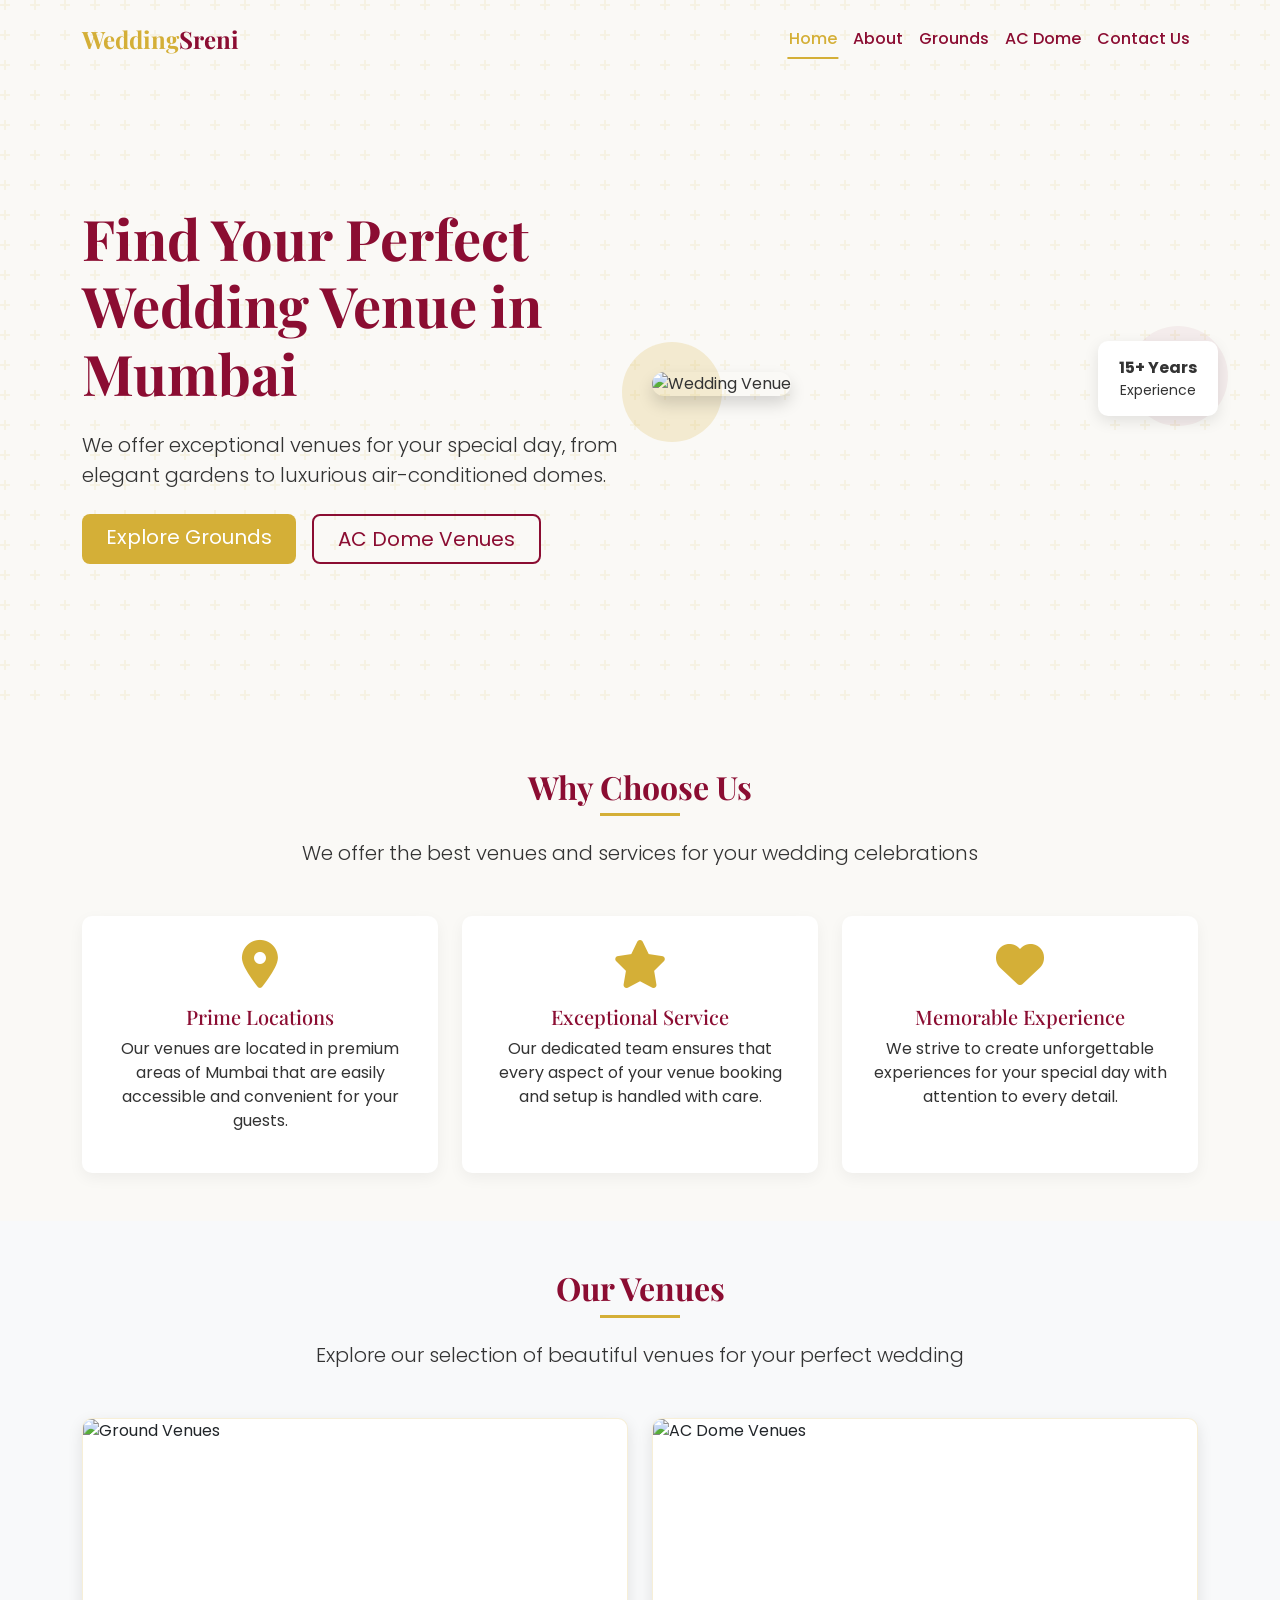
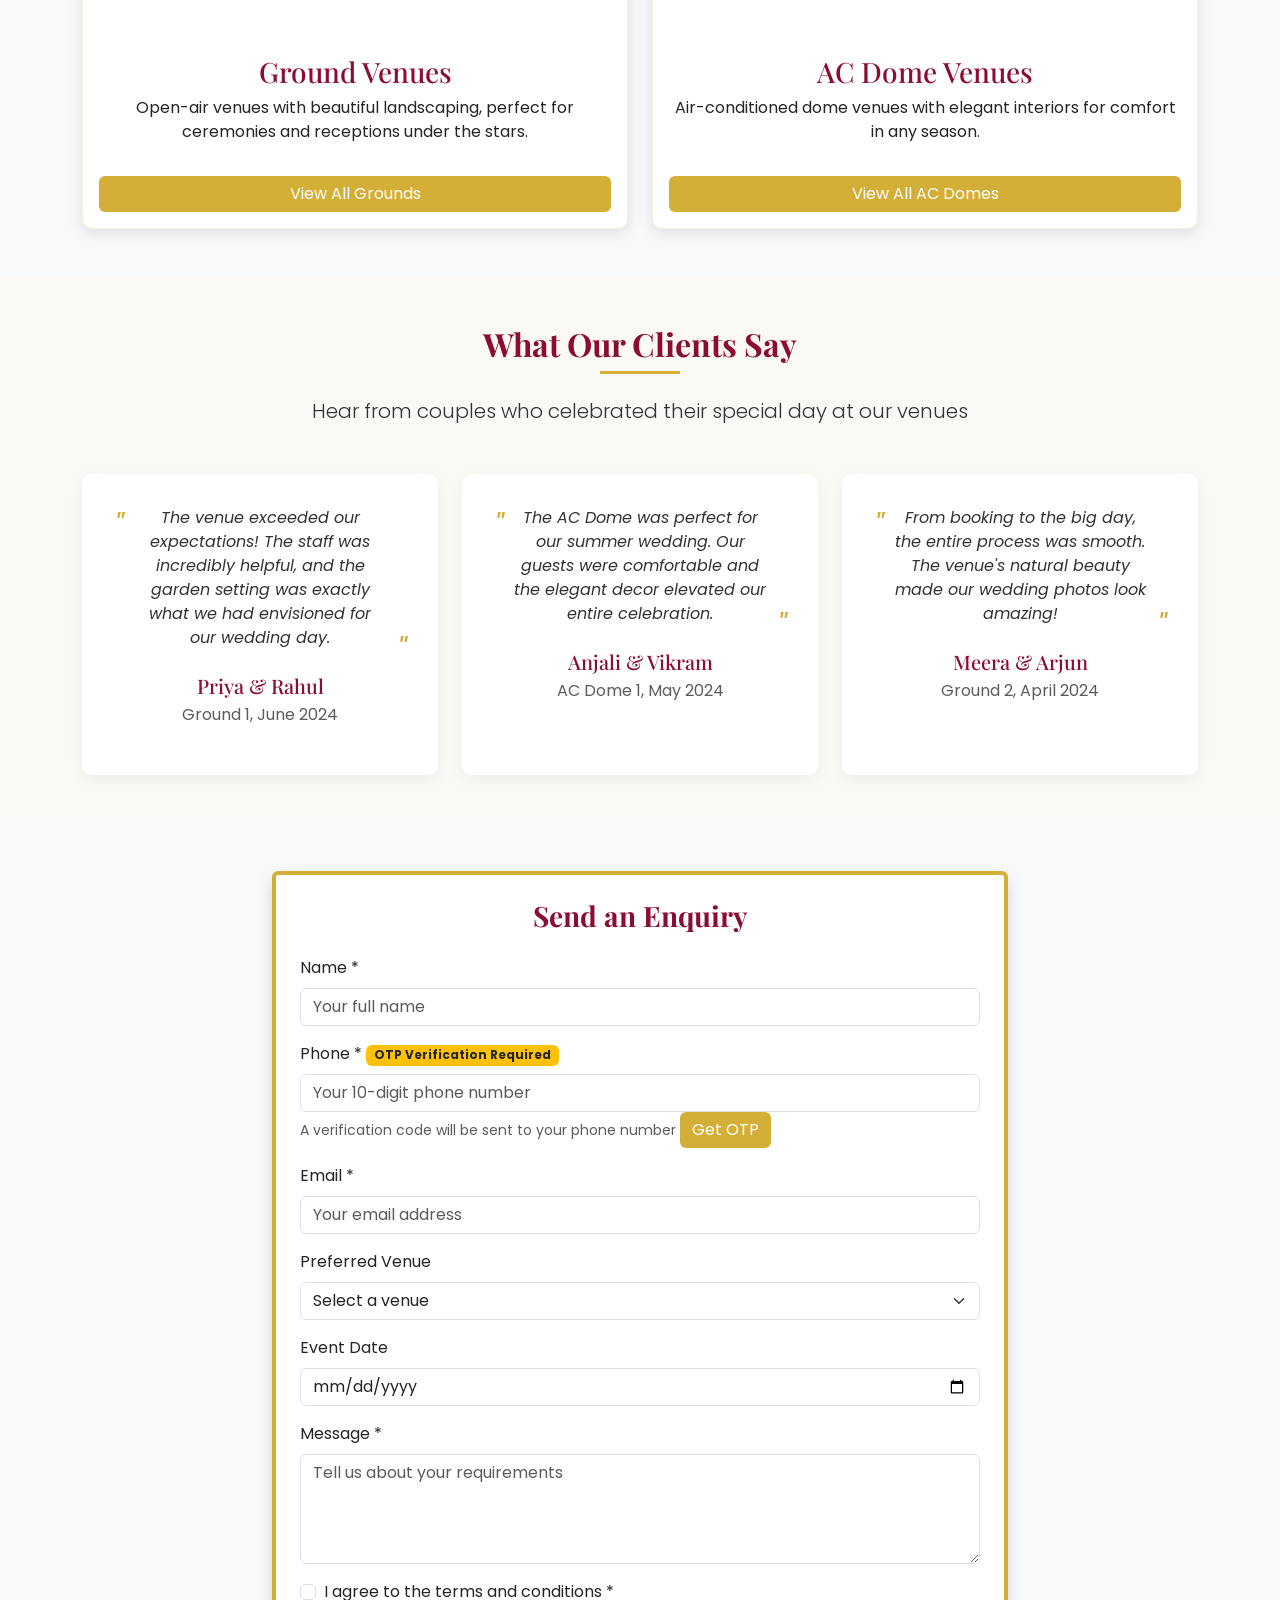
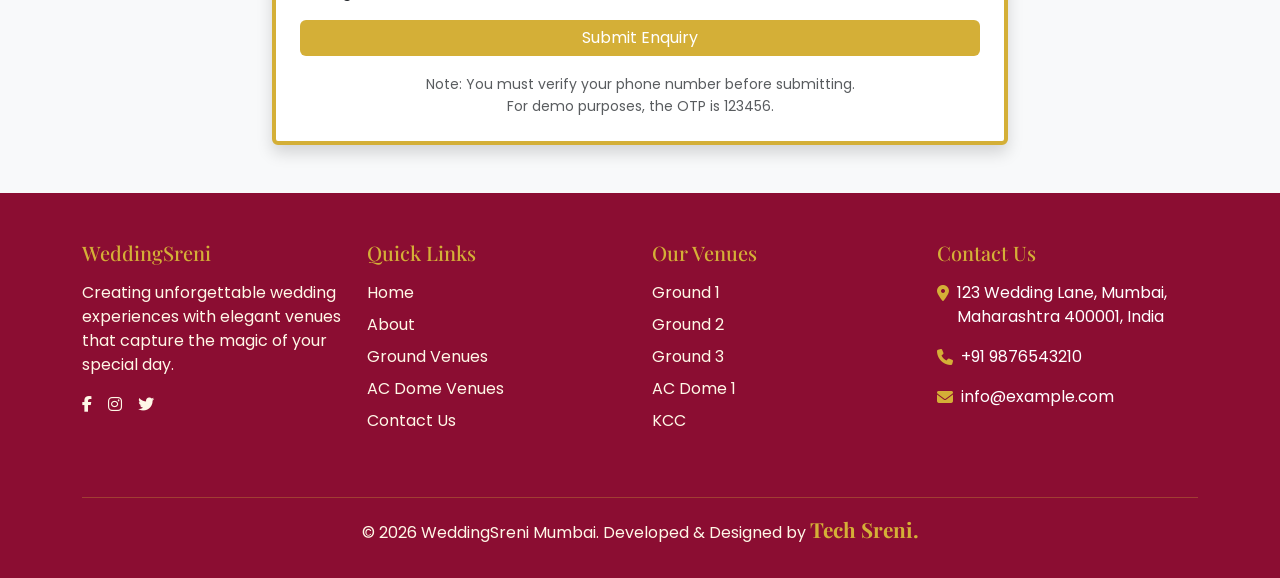
==== index.html @ cb1ef7a5 "Merge pull request #1 from callow2208/patch-1 Patch 2" ====
<!DOCTYPE html>
<html lang="en">
<head>
  <meta charset="UTF-8">
  <meta name="viewport" content="width=device-width, initial-scale=1.0">
  <title>WeddingSreni - Exceptional Venues for Extraordinary Events</title>
  <meta name="description" content="Find the perfect wedding venue in Mumbai with WeddingSreni">
  <link href="https://cdn.jsdelivr.net/npm/bootstrap@5.3.0/dist/css/bootstrap.min.css" rel="stylesheet">
  <link rel="stylesheet" href="https://cdnjs.cloudflare.com/ajax/libs/font-awesome/6.4.0/css/all.min.css">
  <link href="https://fonts.googleapis.com/css2?family=Playfair+Display:wght@400;500;600;700;800;900&family=Poppins:wght@300;400;500;600;700&display=swap" rel="stylesheet">
  <link rel="stylesheet" href="css/styles.css">
</head>
<body>
  <!-- Navigation -->
  <nav class="navbar navbar-expand-lg fixed-top" id="mainNav">
    <div class="container">
      <a class="navbar-brand" href="index.html">
        <span class="text-gold">Wedding</span>Sreni</a>
      <button class="navbar-toggler" type="button" data-bs-toggle="collapse" data-bs-target="#navbarResponsive" 
              aria-controls="navbarResponsive" aria-expanded="false" aria-label="Toggle navigation">
        <i class="fas fa-bars"></i>
      </button>
      <div class="collapse navbar-collapse" id="navbarResponsive">
        <ul class="navbar-nav ms-auto">
          <li class="nav-item">
            <a class="nav-link active" href="index.html">Home</a>
          </li>
          <li class="nav-item">
            <a class="nav-link" href="about.html">About</a>
          </li>
          <li class="nav-item">
            <a class="nav-link" href="grounds.html">Grounds</a>
          </li>
          <li class="nav-item">
            <a class="nav-link" href="ac-dome.html">AC Dome</a>
          </li>
          <li class="nav-item">
            <a class="nav-link" href="contact.html">Contact Us</a>
          </li>
        </ul>
      </div>
    </div>
  </nav>

  <!-- Hero Section -->
  <section class="hero-section position-relative overflow-hidden">
    <div class="pattern-bg"></div>
    <div class="container">
      <div class="row align-items-center">
        <div class="col-lg-6 mb-5 mb-lg-0">
          <h1 class="display-4 fw-bold text-maroon mb-4">Find Your Perfect Wedding Venue in Mumbai</h1>
          <p class="lead mb-4">We offer exceptional venues for your special day, from elegant gardens to luxurious air-conditioned domes.</p>
          <div class="d-flex flex-wrap gap-3">
            <a href="grounds.html" class="btn btn-gold btn-lg px-4">Explore Grounds</a>
            <a href="ac-dome.html" class="btn btn-outline-maroon btn-lg px-4">AC Dome Venues</a>
          </div>
        </div>
        <div class="col-lg-6">
          <div class="hero-image position-relative">
            <img src="images/ground1/10.jpg" 
                alt="Wedding Venue" class="img-fluid rounded-4 shadow">
            <div class="bg-decoration bg-gold-light top-left"></div>
            <div class="bg-decoration bg-maroon-light bottom-right"></div>
            <div class="experience-badge">
              <p class="mb-0 fw-bold">15+ Years</p>
              <p class="mb-0 small">Experience</p>
            </div>
          </div>
        </div>
      </div>
    </div>
  </section>

  <!-- Features Section -->
  <section class="py-5">
    <div class="container">
      <div class="text-center mb-5">
        <h2 class="section-heading">Why Choose Us</h2>
        <p class="lead">We offer the best venues and services for your wedding celebrations</p>
      </div>
      
      <div class="row g-4">
        <div class="col-md-4">
          <div class="feature-card text-center">
            <div class="feature-icon mb-3">
              <i class="fas fa-map-marker-alt fa-3x text-gold"></i>
            </div>
            <h3 class="h5 text-maroon">Prime Locations</h3>
            <p>Our venues are located in premium areas of Mumbai that are easily accessible and convenient for your guests.</p>
          </div>
        </div>
        <div class="col-md-4">
          <div class="feature-card text-center">
            <div class="feature-icon mb-3">
              <i class="fas fa-star fa-3x text-gold"></i>
            </div>
            <h3 class="h5 text-maroon">Exceptional Service</h3>
            <p>Our dedicated team ensures that every aspect of your venue booking and setup is handled with care.</p>
          </div>
        </div>
        <div class="col-md-4">
          <div class="feature-card text-center">
            <div class="feature-icon mb-3">
              <i class="fas fa-heart fa-3x text-gold"></i>
            </div>
            <h3 class="h5 text-maroon">Memorable Experience</h3>
            <p>We strive to create unforgettable experiences for your special day with attention to every detail.</p>
          </div>
        </div>
      </div>
    </div>
  </section>

  <!-- Venues Preview Section -->
  <section class="py-5 bg-light">
    <div class="container">
      <div class="text-center mb-5">
        <h2 class="section-heading">Our Venues</h2>
        <p class="lead">Explore our selection of beautiful venues for your perfect wedding</p>
      </div>
      
      <div class="row g-4">
        <div class="col-md-6">
          <div class="card h-100 venue-card">
            <img src="images/ground1/10.jpg" 
                class="card-img-top" alt="Ground Venues">
            <div class="card-body text-center d-flex flex-column">
              <h3 class="card-title text-maroon">Ground Venues</h3>
              <p class="card-text flex-grow-1">Open-air venues with beautiful landscaping, perfect for ceremonies and receptions under the stars.</p>
              <a href="grounds.html" class="btn btn-gold mt-3">View All Grounds</a>
            </div>
          </div>
        </div>
        <div class="col-md-6">
          <div class="card h-100 venue-card">
            <img src="images/dome1/4.JPG" 
                class="card-img-top" alt="AC Dome Venues">
            <div class="card-body text-center d-flex flex-column">
              <h3 class="card-title text-maroon">AC Dome Venues</h3>
              <p class="card-text flex-grow-1">Air-conditioned dome venues with elegant interiors for comfort in any season.</p>
              <a href="ac-dome.html" class="btn btn-gold mt-3">View All AC Domes</a>
            </div>
          </div>
        </div>
      </div>
    </div>
  </section>

  <!-- Testimonials Section -->
  <section class="py-5">
    <div class="container">
      <div class="text-center mb-5">
        <h2 class="section-heading">What Our Clients Say</h2>
        <p class="lead">Hear from couples who celebrated their special day at our venues</p>
      </div>
      
      <div class="row g-4">
        <div class="col-md-4">
          <div class="testimonial-card h-100">
            <div class="testimonial-text">
              The venue exceeded our expectations! The staff was incredibly helpful, and the garden setting was exactly what we had envisioned for our wedding day.
            </div>
            <div class="testimonial-author">
              <h5>Priya & Rahul</h5>
              <p class="text-muted">Ground 1, June 2024</p>
            </div>
          </div>
        </div>
        <div class="col-md-4">
          <div class="testimonial-card h-100">
            <div class="testimonial-text">
              The AC Dome was perfect for our summer wedding. Our guests were comfortable and the elegant decor elevated our entire celebration.
            </div>
            <div class="testimonial-author">
              <h5>Anjali & Vikram</h5>
              <p class="text-muted">AC Dome 1, May 2024</p>
            </div>
          </div>
        </div>
        <div class="col-md-4">
          <div class="testimonial-card h-100">
            <div class="testimonial-text">
              From booking to the big day, the entire process was smooth. The venue's natural beauty made our wedding photos look amazing!
            </div>
            <div class="testimonial-author">
              <h5>Meera & Arjun</h5>
              <p class="text-muted">Ground 2, April 2024</p>
            </div>
          </div>
        </div>
      </div>
    </div>
  </section>

  <!-- Enquiry Form Section -->
  <section class="py-5 bg-light">
    <div class="container">
      <div class="row justify-content-center">
        <div class="col-lg-8">
          <div class="card shadow border-top border-gold border-4">
            <div class="card-body p-4">
              <h3 class="text-center text-maroon fw-bold mb-4">Send an Enquiry</h3>
              <form id="enquiryForm">
                <div class="mb-3">
                  <label for="name" class="form-label">Name *</label>
                  <input type="text" class="form-control" id="name" placeholder="Your full name" required>
                </div>
                <div class="mb-3">
                  <label for="phone" class="form-label">Phone * <span class="badge bg-warning text-dark">OTP Verification Required</span></label>
                  <input type="tel" class="form-control" id="phone" placeholder="Your 10-digit phone number" required>
                  <small class="form-text text-muted">A verification code will be sent to your phone number</small>
                </div>
                <div class="mb-3">
                  <label for="email" class="form-label">Email *</label>
                  <input type="email" class="form-control" id="email" placeholder="Your email address" required>
                </div>
                <div class="mb-3">
                  <label for="venue" class="form-label">Preferred Venue</label>
                  <select class="form-select" id="venue">
                    <option value="" selected disabled>Select a venue</option>
                    <option value="ground1">Ground 1</option>
                    <option value="ground2">Ground 2</option>
                    <option value="ground3">Ground 3</option>
                    <option value="acdome1">AC Dome 1</option>
                    <option value="kcc">KCC</option>
                  </select>
                </div>
                <div class="mb-3">
                  <label for="eventDate" class="form-label">Event Date</label>
                  <input type="date" class="form-control" id="eventDate">
                </div>
                <div class="mb-3">
                  <label for="message" class="form-label">Message *</label>
                  <textarea class="form-control" id="message" rows="4" placeholder="Tell us about your requirements" required></textarea>
                </div>
                <div class="mb-3 form-check">
                  <input type="checkbox" class="form-check-input" id="terms" required>
                  <label class="form-check-label" for="terms">I agree to the terms and conditions *</label>
                </div>
                <button type="submit" class="btn btn-gold w-100">Submit Enquiry</button>
                <div class="mt-3 text-center">
                  <small class="text-muted">Note: You must verify your phone number before submitting.</small>
                  <small class="text-muted d-block">For demo purposes, the OTP is 123456.</small>
                </div>
              </form>
            </div>
          </div>
        </div>
      </div>
    </div>
  </section>

  <!-- Footer -->
  <footer class="bg-maroon text-white pt-5 pb-3">
    <div class="container">
      <div class="row">
        <!-- About Column -->
        <div class="col-lg-3 col-md-6 mb-4">
          <h3 class="h5 text-gold mb-3">WeddingSreni</h3>
          <p class="text-cream">Creating unforgettable wedding experiences with elegant venues that capture the magic of your special day.</p>
          <div class="d-flex gap-3">
            <a href="https://facebook.com" target="_blank" rel="noopener noreferrer" class="text-cream hover-gold">
              <i class="fab fa-facebook-f"></i>
            </a>
            <a href="https://instagram.com" target="_blank" rel="noopener noreferrer" class="text-cream hover-gold">
              <i class="fab fa-instagram"></i>
            </a>
            <a href="https://twitter.com" target="_blank" rel="noopener noreferrer" class="text-cream hover-gold">
              <i class="fab fa-twitter"></i>
            </a>
          </div>
        </div>
        
        <!-- Quick Links Column -->
        <div class="col-lg-3 col-md-6 mb-4">
          <h3 class="h5 text-gold mb-3">Quick Links</h3>
          <ul class="list-unstyled">
            <li class="mb-2"><a href="index.html" class="footer-link">Home</a></li>
            <li class="mb-2"><a href="about.html" class="footer-link">About</a></li>
            <li class="mb-2"><a href="grounds.html" class="footer-link">Ground Venues</a></li>
            <li class="mb-2"><a href="ac-dome.html" class="footer-link">AC Dome Venues</a></li>
            <li class="mb-2"><a href="contact.html" class="footer-link">Contact Us</a></li>
          </ul>
        </div>
        
        <!-- Venues Column -->
        <div class="col-lg-3 col-md-6 mb-4">
          <h3 class="h5 text-gold mb-3">Our Venues</h3>
          <ul class="list-unstyled">
            <li class="mb-2"><a href="ground-detail.html?id=1" class="footer-link">Ground 1</a></li>
            <li class="mb-2"><a href="ground-detail.html?id=2" class="footer-link">Ground 2</a></li>
            <li class="mb-2"><a href="ground-detail.html?id=3" class="footer-link">Ground 3</a></li>
            <li class="mb-2"><a href="ac-dome-detail.html?id=1" class="footer-link">AC Dome 1</a></li>
            <li class="mb-2"><a href="ac-dome-detail.html?id=2" class="footer-link">KCC</a></li>
          </ul>
        </div>
        
        <!-- Contact Info Column -->
        <div class="col-lg-3 col-md-6 mb-4">
          <h3 class="h5 text-gold mb-3">Contact Us</h3>
          <ul class="list-unstyled">
            <li class="d-flex mb-3">
              <i class="fas fa-map-marker-alt text-gold me-2 mt-1"></i>
              <span>123 Wedding Lane, Mumbai, Maharashtra 400001, India</span>
            </li>
            <li class="d-flex mb-3">
              <i class="fas fa-phone text-gold me-2 mt-1"></i>
              <span>+91 9876543210</span>
            </li>
            <li class="d-flex mb-3">
              <i class="fas fa-envelope text-gold me-2 mt-1"></i>
              <span>info@example.com</span>
            </li>
          </ul>
        </div>
      </div>
      
      <div class="border-top border-gold-30 mt-4 pt-3 text-center text-cream">
        <p>&copy; <span id="currentYear"></span> WeddingSreni Mumbai. Developed & Designed by <span style="color: #C5A028;font-family: 'Playfair Display';font-size: 130%;"><strong><a href="https://www.techsreni.com"> Tech Sreni.</a></strong></span></p>
      </div>
    </div>
  </footer>

  <!-- Bootstrap JS and dependencies -->
  <script src="https://cdn.jsdelivr.net/npm/bootstrap@5.3.0/dist/js/bootstrap.bundle.min.js"></script>
  <!-- Custom JS -->
  <script src="js/main.js"></script>
  <script src="js/form.js"></script>
</body>
</html>
---- css/styles.css ----
/* 
=================================
  Custom Styles - WeddingSreni
=================================
*/

/* 
* Base Styles
*/
:root {
  --wedding-maroon: #8B0D32;
  --wedding-gold: #D4AF37;
  --wedding-cream: #FFF8E7;
  --wedding-light: #FAF9F6;
  --font-playfair: 'Playfair Display', serif;
  --font-poppins: 'Poppins', sans-serif;
}

body {
  font-family: var(--font-poppins);
  color: #333;
  overflow-x: hidden;
  background-color: var(--wedding-light);
}

h1, h2, h3, h4, h5, h6 {
  font-family: var(--font-playfair);
}

a {
  text-decoration: none;
  transition: all 0.3s ease;
}

/* Pattern background */
.pattern-bg {
  position: absolute;
  top: 0;
  left: 0;
  right: 0;
  bottom: 0;
  background-image: url("data:image/svg+xml,%3Csvg width='60' height='60' viewBox='0 0 60 60' xmlns='http://www.w3.org/2000/svg'%3E%3Cg fill='none' fill-rule='evenodd'%3E%3Cg fill='%23D4AF37' fill-opacity='0.1'%3E%3Cpath d='M36 34v-4h-2v4h-4v2h4v4h2v-4h4v-2h-4zm0-30V0h-2v4h-4v2h4v4h2V6h4V4h-4zM6 34v-4H4v4H0v2h4v4h2v-4h4v-2H6zM6 4V0H4v4H0v2h4v4h2V6h4V4H6z'/%3E%3C/g%3E%3C/g%3E%3C/svg%3E");
  z-index: -1;
}

/* 
* Color Utilities
*/
.text-maroon {
  color: var(--wedding-maroon) !important;
}

.text-gold {
  color: var(--wedding-gold) !important;
}

.text-cream {
  color: var(--wedding-cream) !important;
}

.bg-maroon {
  background-color: var(--wedding-maroon) !important;
}

.bg-gold {
  background-color: var(--wedding-gold) !important;
}

.bg-cream {
  background-color: var(--wedding-cream) !important;
}

.bg-maroon-light {
  background-color: rgba(139, 13, 50, 0.05) !important;
}

.bg-gold-light {
  background-color: rgba(212, 175, 55, 0.2) !important;
}

.border-gold {
  border-color: var(--wedding-gold) !important;
}

.border-maroon {
  border-color: var(--wedding-maroon) !important;
}

.border-gold-30 {
  border-color: rgba(212, 175, 55, 0.3) !important;
}

/*
* Navigation
*/
#mainNav {
  transition: all 0.5s ease;
  padding-top: 1rem;
  padding-bottom: 1rem;
}

#mainNav.scrolled {
  background-color: rgba(255, 255, 255, 0.95);
  box-shadow: 0 0.5rem 1rem rgba(0, 0, 0, 0.1);
  padding-top: 0.5rem;
  padding-bottom: 0.5rem;
}

.navbar-brand {
  font-family: var(--font-playfair);
  font-weight: 700;
  color: var(--wedding-maroon);
  font-size: 1.5rem;
}

.navbar-nav .nav-link {
  color: var(--wedding-maroon);
  font-weight: 500;
  padding: 0.5rem 1rem;
  position: relative;
}

.navbar-nav .nav-link:hover,
.navbar-nav .nav-link.active {
  color: var(--wedding-gold);
}

.navbar-nav .nav-link::after {
  content: '';
  position: absolute;
  bottom: 0;
  left: 50%;
  width: 0;
  height: 2px;
  background-color: var(--wedding-gold);
  transition: all 0.3s ease;
  transform: translateX(-50%);
}

.navbar-nav .nav-link:hover::after,
.navbar-nav .nav-link.active::after {
  width: 80%;
}

.navbar-toggler {
  border: none;
  color: var(--wedding-maroon);
}

/*
* Hero Section
*/
.hero-section {
  padding-top: 8rem;
  padding-bottom: 5rem;
  position: relative;
  min-height: 80vh;
  display: flex;
  align-items: center;
}

.hero-image {
  position: relative;
}

.experience-badge {
  position: absolute;
  bottom: -20px;
  right: -20px;
  background-color: white;
  padding: 15px;
  border-radius: 10px;
  box-shadow: 0 5px 15px rgba(0, 0, 0, 0.1);
  z-index: 2;
  text-align: center;
  width: 120px;
}

.badge.bg-gold {
  background-color: var(--wedding-gold);
}

.bg-decoration {
  position: absolute;
  width: 100px;
  height: 100px;
  border-radius: 50%;
  z-index: -1;
}

.top-left {
  top: -30px;
  left: -30px;
}

.bottom-right {
  bottom: -30px;
  right: -30px;
}

/*
* Buttons
*/
.btn-gold {
  background-color: var(--wedding-gold);
  color: white;
  border: none;
  transition: all 0.3s ease;
}

.btn-gold:hover {
  background-color: var(--wedding-maroon);
  color: white;
}

.btn-outline-maroon {
  border: 2px solid var(--wedding-maroon);
  color: var(--wedding-maroon);
  transition: all 0.3s ease;
}

.btn-outline-maroon:hover {
  background-color: rgba(139, 13, 50, 0.1);
  color: var(--wedding-maroon);
}

/*
* Section Styles
*/
.section-heading {
  font-weight: 700;
  color: var(--wedding-maroon);
  position: relative;
  margin-bottom: 2rem;
  display: inline-block;
}

.section-heading::after {
  content: '';
  position: absolute;
  width: 80px;
  height: 3px;
  background-color: var(--wedding-gold);
  bottom: -10px;
  left: 0;
}

.text-center .section-heading::after {
  left: 50%;
  transform: translateX(-50%);
}

/*
* Venue Cards
*/
.venue-card {
  transition: all 0.3s ease;
  height: 100%;
  border-radius: 10px;
  overflow: hidden;
  box-shadow: 0 5px 15px rgba(0, 0, 0, 0.1);
  border: 1px solid rgba(212, 175, 55, 0.2);
}

.venue-card:hover {
  transform: translateY(-5px);
  box-shadow: 0 10px 25px rgba(0, 0, 0, 0.15);
}

.venue-card .card-img-top {
  height: 220px;
  object-fit: cover;
  transition: all 0.5s ease;
}

.venue-card:hover .card-img-top {
  transform: scale(1.05);
}

.capacity-badge {
  position: absolute;
  top: 15px;
  right: 15px;
  background-color: var(--wedding-gold);
  color: white;
  padding: 5px 10px;
  border-radius: 20px;
  font-size: 0.85rem;
}

/*
* Feature Cards
*/
.feature-card {
  padding: 1.5rem;
  border-radius: 10px;
  background-color: white;
  box-shadow: 0 5px 15px rgba(0, 0, 0, 0.05);
  transition: all 0.3s ease;
  height: 100%;
}

.feature-card:hover {
  transform: translateY(-5px);
  box-shadow: 0 10px 25px rgba(0, 0, 0, 0.1);
}

.feature-icon {
  margin-bottom: 1rem;
  color: var(--wedding-gold);
}

/*
* Contact Info Cards
*/
.contact-info-card {
  padding: 2rem;
  text-align: center;
  background-color: white;
  border-radius: 10px;
  box-shadow: 0 5px 15px rgba(0, 0, 0, 0.05);
  transition: all 0.3s ease;
}

.contact-info-card:hover {
  transform: translateY(-5px);
  box-shadow: 0 10px 25px rgba(0, 0, 0, 0.1);
}

/*
* Social Media Links
*/
.social-media {
  display: flex;
  justify-content: center;
  gap: 1.5rem;
}

.social-link {
  display: inline-flex;
  align-items: center;
  justify-content: center;
  width: 60px;
  height: 60px;
  border-radius: 50%;
  background-color: white;
  color: var(--wedding-maroon);
  box-shadow: 0 5px 15px rgba(0, 0, 0, 0.1);
  transition: all 0.3s ease;
}

.social-link:hover {
  background-color: var(--wedding-gold);
  color: white;
  transform: translateY(-5px);
}

/*
* Footer
*/
.footer-link {
  color: var(--wedding-cream);
  transition: all 0.3s ease;
  position: relative;
  display: inline-block;
}

.footer-link::after {
  content: '';
  position: absolute;
  bottom: -2px;
  left: 0;
  width: 0;
  height: 1px;
  background-color: var(--wedding-gold);
  transition: all 0.3s ease;
}

.footer-link:hover {
  color: var(--wedding-gold);
}

.footer-link:hover::after {
  width: 100%;
}

.hover-gold:hover {
  color: var(--wedding-gold) !important;
}

/*
* Page Header
*/
.page-header {
  background: linear-gradient(rgba(139, 13, 50, 0.8), rgba(139, 13, 50, 0.9)), url('images/ground1/9.jpg');
  background-size: cover;
  background-position: center;
  padding: 8rem 0 3rem;
  position: relative;
}

.breadcrumb-item a {
  color: var(--wedding-gold);
}

.breadcrumb-item.active {
  color: var(--wedding-cream);
}

/*
* CTA Section
*/
.cta-section {
  background: linear-gradient(rgba(139, 13, 50, 0.85), rgba(139, 13, 50, 0.95)), url('images/ground1/10.jpg');
  background-size: cover;
  background-position: center;
  background-attachment: fixed;
  position: relative;
}

/*
* Testimonials
*/
.testimonial-card {
  background-color: white;
  border-radius: 10px;
  padding: 2rem;
  box-shadow: 0 5px 15px rgba(0, 0, 0, 0.05);
  text-align: center;
}

.testimonial-text {
  font-style: italic;
  position: relative;
  padding: 0 20px;
  margin-bottom: 1.5rem;
}

.testimonial-text::before,
.testimonial-text::after {
  content: '"';
  font-size: 2rem;
  color: var(--wedding-gold);
  position: absolute;
  line-height: 0;
}

.testimonial-text::before {
  left: 0;
  top: 20px;
}

.testimonial-text::after {
  right: 0;
  bottom: 0;
}

.testimonial-author h5 {
  color: var(--wedding-maroon);
  margin-bottom: 5px;
}

/*
* Image Modal & Carousel
*/
.carousel-item img {
  height: 400px;
  object-fit: cover;
}

.img-container {
  overflow: hidden;
  text-align: center;
}

#modalImage {
  transition: transform 0.3s ease;
  max-height: 70vh;
}

/*
* Venue Details Page
*/
.venue-info {
  background-color: white;
  padding: 20px;
  border-radius: 10px;
  box-shadow: 0 5px 15px rgba(0, 0, 0, 0.05);
  margin-bottom: 20px;
}

/* Gallery Grid */
.gallery-item {
  position: relative;
  overflow: hidden;
  border-radius: 8px;
}

.gallery-item img {
  transition: transform 0.5s ease;
  width: 100%;
  height: 200px;
  object-fit: cover;
}

.gallery-item:hover img {
  transform: scale(1.05);
}

/* Lightbox overrides */
.lb-data .lb-caption {
  font-family: var(--font-playfair);
  font-weight: bold;
}

/*
* Media Queries
*/
@media (max-width: 992px) {
  .navbar-collapse {
    background-color: rgba(255, 255, 255, 0.95);
    padding: 1rem;
    border-radius: 10px;
    margin-top: 10px;
    box-shadow: 0 5px 15px rgba(0, 0, 0, 0.1);
  }
  
  .hero-section {
    padding-top: 6rem;
  }
}

@media (max-width: 768px) {
  .hero-section {
    text-align: center;
    padding-top: 5rem;
  }
  
  .section-heading::after {
    left: 50%;
    transform: translateX(-50%);
  }
  
  .carousel-item img {
    height: 300px;
  }
  
  .experience-badge {
    right: 0;
  }
}

@media (max-width: 576px) {
  .carousel-item img {
    height: 250px;
  }
  
  .social-link {
    width: 50px;
    height: 50px;
  }
}

a {
  color: rgb(212 175 55);
}
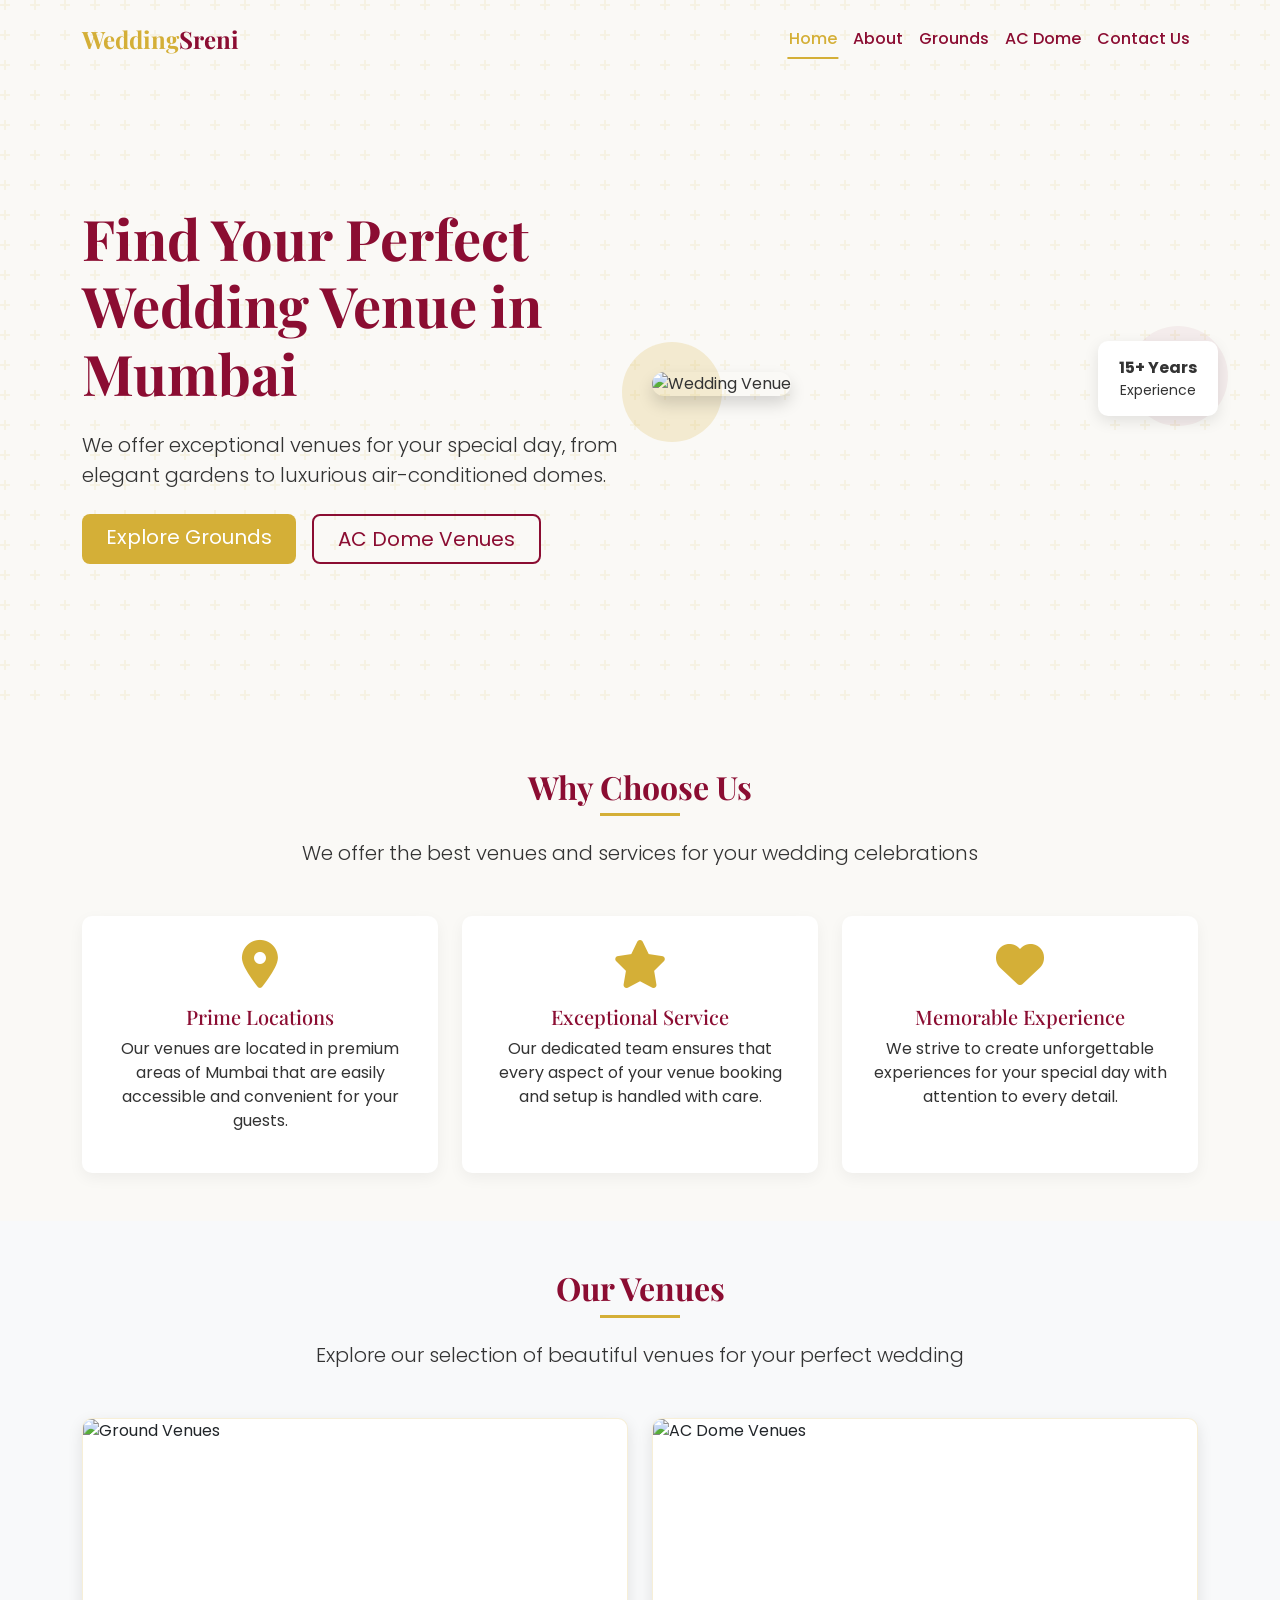
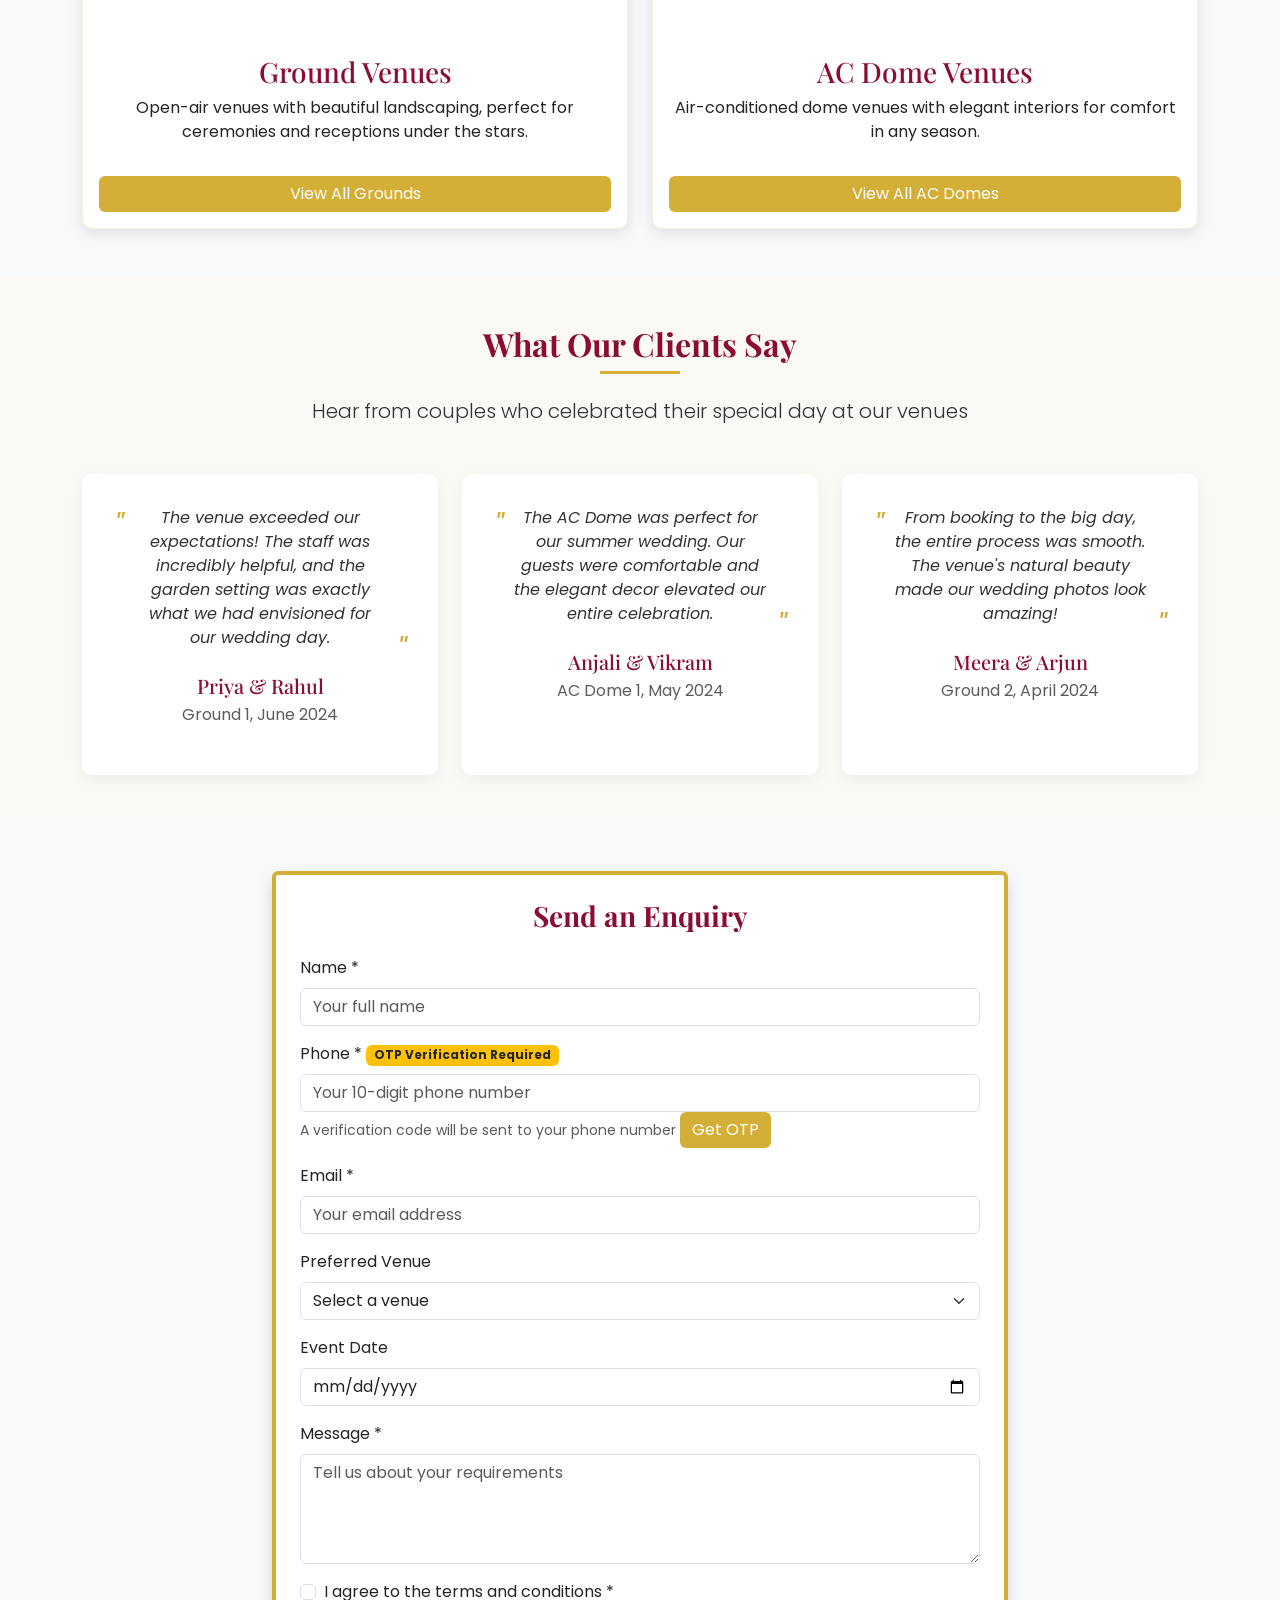
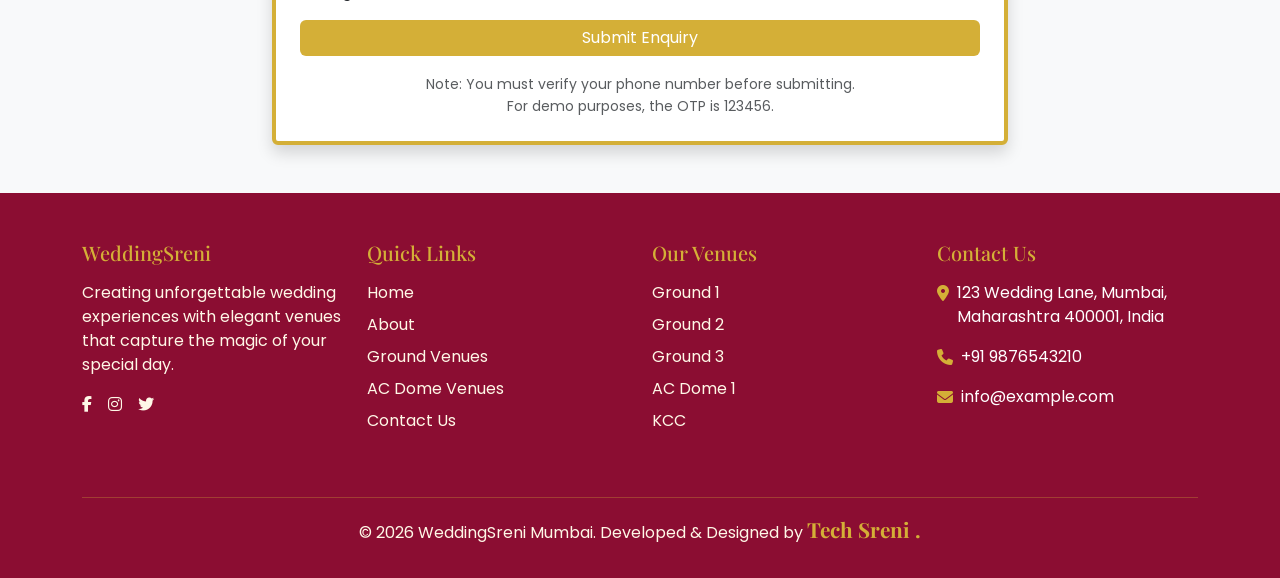
==== commit a42a4c93: "Merge pull request #2 from callow2208/patch-2 .jpg to .JPG" ====
--- a/index.html
+++ b/index.html
@@ -58,7 +58,7 @@
         </div>
         <div class="col-lg-6">
           <div class="hero-image position-relative">
-            <img src="images/ground1/10.jpg" 
+            <img src="images/ground1/10.JPG" 
                 alt="Wedding Venue" class="img-fluid rounded-4 shadow">
             <div class="bg-decoration bg-gold-light top-left"></div>
             <div class="bg-decoration bg-maroon-light bottom-right"></div>
@@ -123,7 +123,7 @@
       <div class="row g-4">
         <div class="col-md-6">
           <div class="card h-100 venue-card">
-            <img src="images/ground1/10.jpg" 
+            <img src="images/ground1/10.JPG" 
                 class="card-img-top" alt="Ground Venues">
             <div class="card-body text-center d-flex flex-column">
               <h3 class="card-title text-maroon">Ground Venues</h3>
@@ -317,7 +317,7 @@
       </div>
       
       <div class="border-top border-gold-30 mt-4 pt-3 text-center text-cream">
-        <p>&copy; <span id="currentYear"></span> WeddingSreni Mumbai. Developed & Designed by <span style="color: #C5A028;font-family: 'Playfair Display';font-size: 130%;"><strong><a href="https://www.techsreni.com"> Tech Sreni.</a></strong></span></p>
+        <p>&copy; <span id="currentYear"></span> WeddingSreni Mumbai. Developed & Designed by <span style="color: #C5A028;font-family: 'Playfair Display';font-size: 130%;"><strong><a href="https://www.techsreni.com">  Tech Sreni .</a></strong></span></p>
       </div>
     </div>
   </footer>
